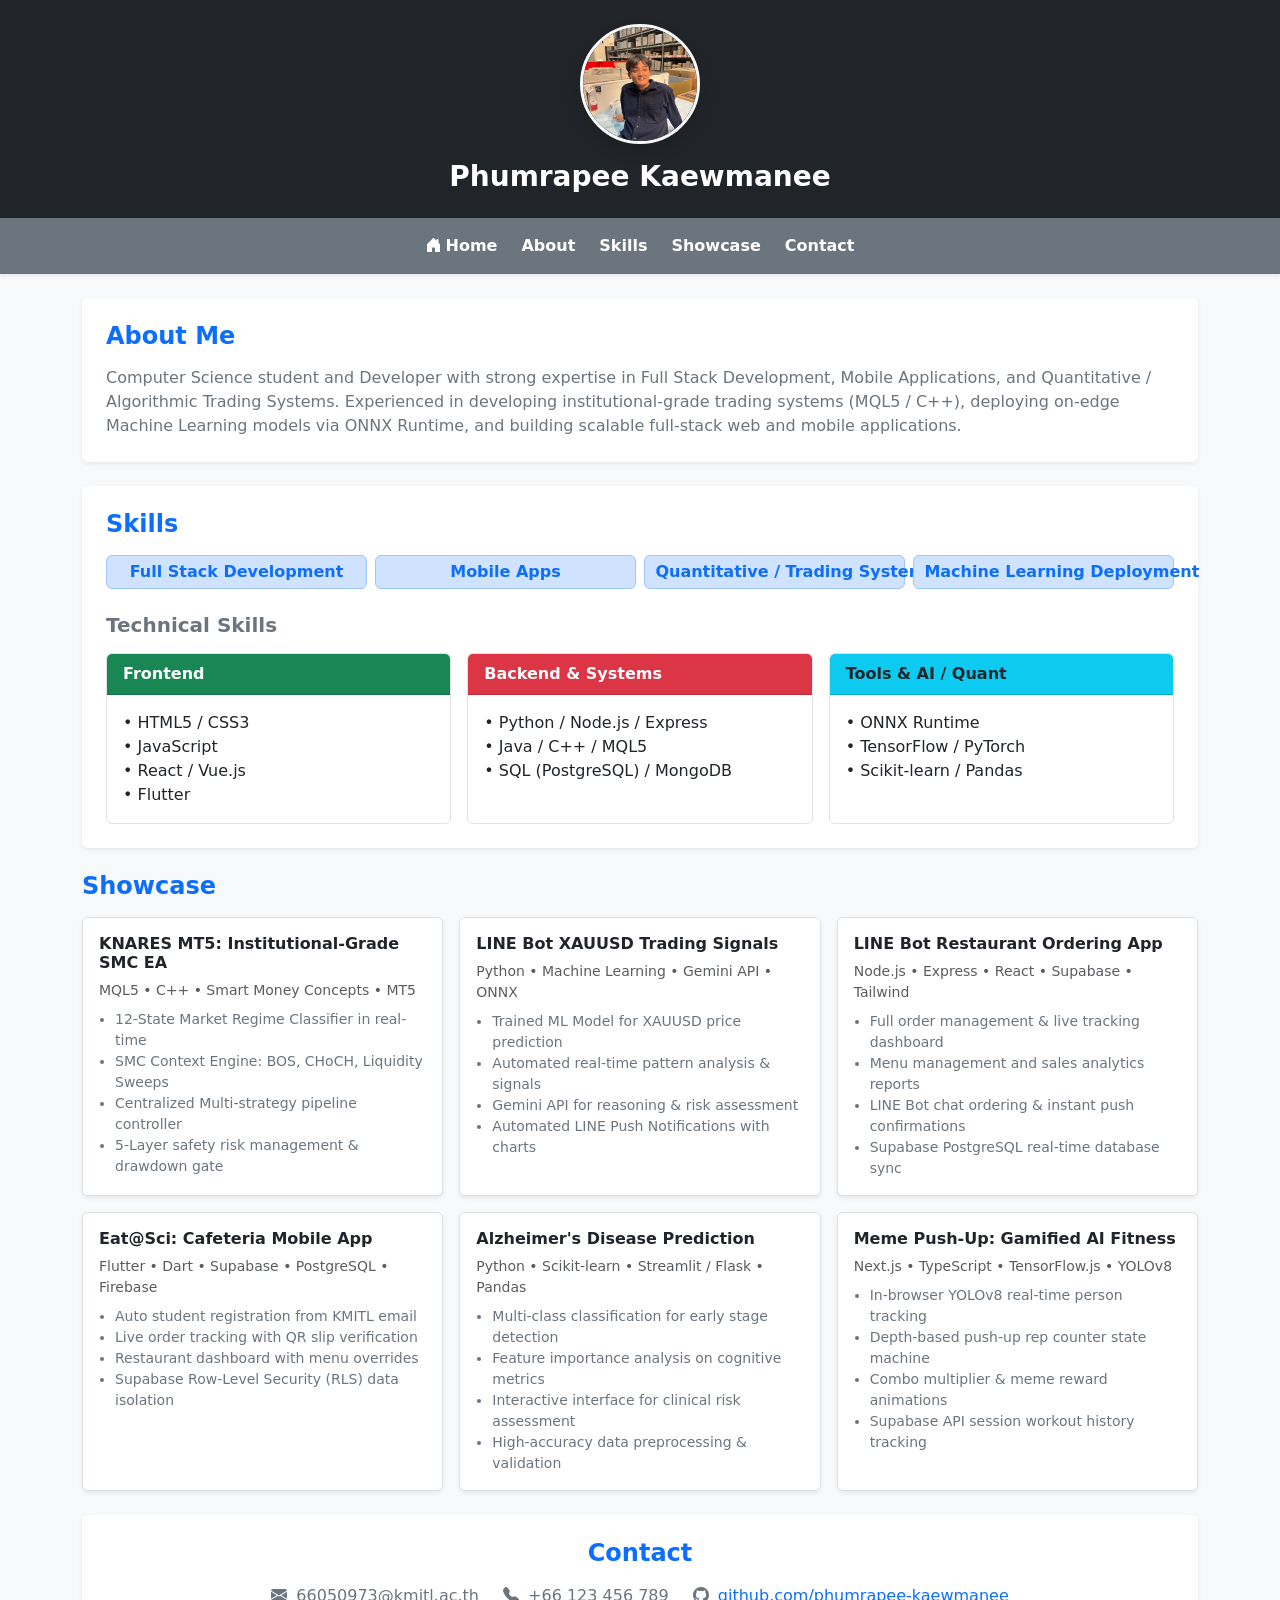
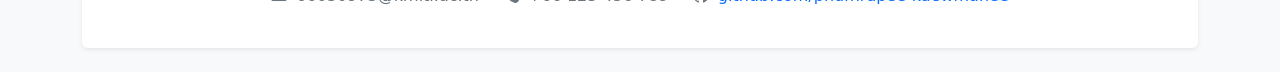
==== views/cv_pkaewman.html @ faf693bb "feat: initial rush project structure" ====
<!DOCTYPE html>
<html lang="en">
<head>
    <meta charset="UTF-8">
    <meta name="viewport" content="width=device-width, initial-scale=1.0">
    <title>CV - Phumrapee Kaewmanee</title>
    <link href="https://cdn.jsdelivr.net/npm/bootstrap@5.3.3/dist/css/bootstrap.min.css" rel="stylesheet">
    <link href="https://cdn.jsdelivr.net/npm/bootstrap-icons@1.11.3/font/bootstrap-icons.css" rel="stylesheet">
</head>
<body class="bg-light">
    <header class="bg-dark text-white text-center py-4">
        <div class="container">
            <img src="../images/pkaewman.JPG" alt="Phumrapee Kaewmanee" class="rounded-circle mb-3 border border-3 border-light shadow" width="120" height="120" style="object-fit: cover;">
            <h1 class="h3 fw-bold mb-0">Phumrapee Kaewmanee</h1>
        </div>
    </header>
    <nav class="navbar navbar-expand navbar-dark bg-secondary sticky-top shadow-sm">
        <div class="container justify-content-center">
            <ul class="navbar-nav gap-2">
                <li class="nav-item">
                    <a class="nav-link text-white fw-semibold" href="../index.html"><i class="bi bi-house-door-fill me-1"></i>Home</a>
                </li>
                <li class="nav-item">
                    <a class="nav-link text-white fw-semibold" href="#about">About</a>
                </li>
                <li class="nav-item">
                    <a class="nav-link text-white fw-semibold" href="#skills">Skills</a>
                </li>
                <li class="nav-item">
                    <a class="nav-link text-white fw-semibold" href="#showcase">Showcase</a>
                </li>
                <li class="nav-item">
                    <a class="nav-link text-white fw-semibold" href="#contact">Contact</a>
                </li>
            </ul>
        </div>
    </nav>
    <div class="container py-4">
        <section id="about" class="card shadow-sm border-0 mb-4 p-4">
            <h2 class="h4 fw-bold text-primary mb-3">About Me</h2>
            <p class="text-secondary mb-0">
                Computer Science student and Developer with strong expertise in Full Stack Development, Mobile Applications, and Quantitative / Algorithmic Trading Systems. Experienced in developing institutional-grade trading systems (MQL5 / C++), deploying on-edge Machine Learning models via ONNX Runtime, and building scalable full-stack web and mobile applications.
            </p>
        </section>
        <section id="skills" class="card shadow-sm border-0 mb-4 p-4">
            <h2 class="h4 fw-bold text-primary mb-3">Skills</h2>
            <div class="row row-cols-2 row-cols-md-4 g-2 mb-4">
                <div class="col"><span class="badge bg-primary-subtle text-primary border border-primary-subtle w-100 py-2 fs-6">Full Stack Development</span></div>
                <div class="col"><span class="badge bg-primary-subtle text-primary border border-primary-subtle w-100 py-2 fs-6">Mobile Apps</span></div>
                <div class="col"><span class="badge bg-primary-subtle text-primary border border-primary-subtle w-100 py-2 fs-6">Quantitative / Trading Systems</span></div>
                <div class="col"><span class="badge bg-primary-subtle text-primary border border-primary-subtle w-100 py-2 fs-6">Machine Learning Deployment</span></div>
            </div>
            <h3 class="h5 fw-bold text-secondary mb-3">Technical Skills</h3>
            <div class="row g-3">
                <div class="col-md-4">
                    <div class="card h-100 border">
                        <div class="card-header bg-success text-white fw-bold">Frontend</div>
                        <div class="card-body">
                            <ul class="list-unstyled mb-0">
                                <li>• HTML5 / CSS3</li>
                                <li>• JavaScript</li>
                                <li>• React / Vue.js</li>
                                <li>• Flutter</li>
                            </ul>
                        </div>
                    </div>
                </div>
                <div class="col-md-4">
                    <div class="card h-100 border">
                        <div class="card-header bg-danger text-white fw-bold">Backend & Systems</div>
                        <div class="card-body">
                            <ul class="list-unstyled mb-0">
                                <li>• Python / Node.js / Express</li>
                                <li>• Java / C++ / MQL5</li>
                                <li>• SQL (PostgreSQL) / MongoDB</li>
                            </ul>
                        </div>
                    </div>
                </div>
                <div class="col-md-4">
                    <div class="card h-100 border">
                        <div class="card-header bg-info text-dark fw-bold">Tools & AI / Quant</div>
                        <div class="card-body">
                            <ul class="list-unstyled mb-0">
                                <li>• ONNX Runtime</li>
                                <li>• TensorFlow / PyTorch</li>
                                <li>• Scikit-learn / Pandas</li>
                            </ul>
                        </div>
                    </div>
                </div>
            </div>
        </section>
        <section id="showcase" class="mb-4">
            <h2 class="h4 fw-bold text-primary mb-3">Showcase</h2>
            <div class="row row-cols-1 row-cols-md-2 row-cols-lg-3 g-3">
                <div class="col">
                    <div class="card h-100 shadow-sm border">
                        <div class="card-body">
                            <h3 class="h6 fw-bold">KNARES MT5: Institutional-Grade SMC EA</h3>
                            <p class="small text-muted mb-2">MQL5 • C++ • Smart Money Concepts • MT5</p>
                            <ul class="small ps-3 mb-0 text-secondary">
                                <li>12-State Market Regime Classifier in real-time</li>
                                <li>SMC Context Engine: BOS, CHoCH, Liquidity Sweeps</li>
                                <li>Centralized Multi-strategy pipeline controller</li>
                                <li>5-Layer safety risk management & drawdown gate</li>
                            </ul>
                        </div>
                    </div>
                </div>
                <div class="col">
                    <div class="card h-100 shadow-sm border">
                        <div class="card-body">
                            <h3 class="h6 fw-bold">LINE Bot XAUUSD Trading Signals</h3>
                            <p class="small text-muted mb-2">Python • Machine Learning • Gemini API • ONNX</p>
                            <ul class="small ps-3 mb-0 text-secondary">
                                <li>Trained ML Model for XAUUSD price prediction</li>
                                <li>Automated real-time pattern analysis & signals</li>
                                <li>Gemini API for reasoning & risk assessment</li>
                                <li>Automated LINE Push Notifications with charts</li>
                            </ul>
                        </div>
                    </div>
                </div>
                <div class="col">
                    <div class="card h-100 shadow-sm border">
                        <div class="card-body">
                            <h3 class="h6 fw-bold">LINE Bot Restaurant Ordering App</h3>
                            <p class="small text-muted mb-2">Node.js • Express • React • Supabase • Tailwind</p>
                            <ul class="small ps-3 mb-0 text-secondary">
                                <li>Full order management & live tracking dashboard</li>
                                <li>Menu management and sales analytics reports</li>
                                <li>LINE Bot chat ordering & instant push confirmations</li>
                                <li>Supabase PostgreSQL real-time database sync</li>
                            </ul>
                        </div>
                    </div>
                </div>
                <div class="col">
                    <div class="card h-100 shadow-sm border">
                        <div class="card-body">
                            <h3 class="h6 fw-bold">Eat@Sci: Cafeteria Mobile App</h3>
                            <p class="small text-muted mb-2">Flutter • Dart • Supabase • PostgreSQL • Firebase</p>
                            <ul class="small ps-3 mb-0 text-secondary">
                                <li>Auto student registration from KMITL email</li>
                                <li>Live order tracking with QR slip verification</li>
                                <li>Restaurant dashboard with menu overrides</li>
                                <li>Supabase Row-Level Security (RLS) data isolation</li>
                            </ul>
                        </div>
                    </div>
                </div>
                <div class="col">
                    <div class="card h-100 shadow-sm border">
                        <div class="card-body">
                            <h3 class="h6 fw-bold">Alzheimer's Disease Prediction</h3>
                            <p class="small text-muted mb-2">Python • Scikit-learn • Streamlit / Flask • Pandas</p>
                            <ul class="small ps-3 mb-0 text-secondary">
                                <li>Multi-class classification for early stage detection</li>
                                <li>Feature importance analysis on cognitive metrics</li>
                                <li>Interactive interface for clinical risk assessment</li>
                                <li>High-accuracy data preprocessing & validation</li>
                            </ul>
                        </div>
                    </div>
                </div>
                <div class="col">
                    <div class="card h-100 shadow-sm border">
                        <div class="card-body">
                            <h3 class="h6 fw-bold">Meme Push-Up: Gamified AI Fitness</h3>
                            <p class="small text-muted mb-2">Next.js • TypeScript • TensorFlow.js • YOLOv8</p>
                            <ul class="small ps-3 mb-0 text-secondary">
                                <li>In-browser YOLOv8 real-time person tracking</li>
                                <li>Depth-based push-up rep counter state machine</li>
                                <li>Combo multiplier & meme reward animations</li>
                                <li>Supabase API session workout history tracking</li>
                            </ul>
                        </div>
                    </div>
                </div>
            </div>
        </section>
        <section id="contact" class="card shadow-sm border-0 p-4 text-center">
            <h2 class="h4 fw-bold text-primary mb-3">Contact</h2>
            <div class="d-flex flex-column flex-sm-row justify-content-center gap-4 text-secondary mb-3">
                <div><i class="bi bi-envelope-fill me-1"></i> 66050973@kmitl.ac.th</div>
                <div><i class="bi bi-telephone-fill me-1"></i> +66 123 456 789</div>
                <div><i class="bi bi-github me-1"></i> <a href="https://github.com/phumrapee47" target="_blank" class="text-decoration-none">github.com/phumrapee-kaewmanee</a></div>
            </div>
        </section>
    </div>
    <script src="https://cdn.jsdelivr.net/npm/bootstrap@5.3.3/dist/js/bootstrap.bundle.min.js"></script>
</body>
</html>
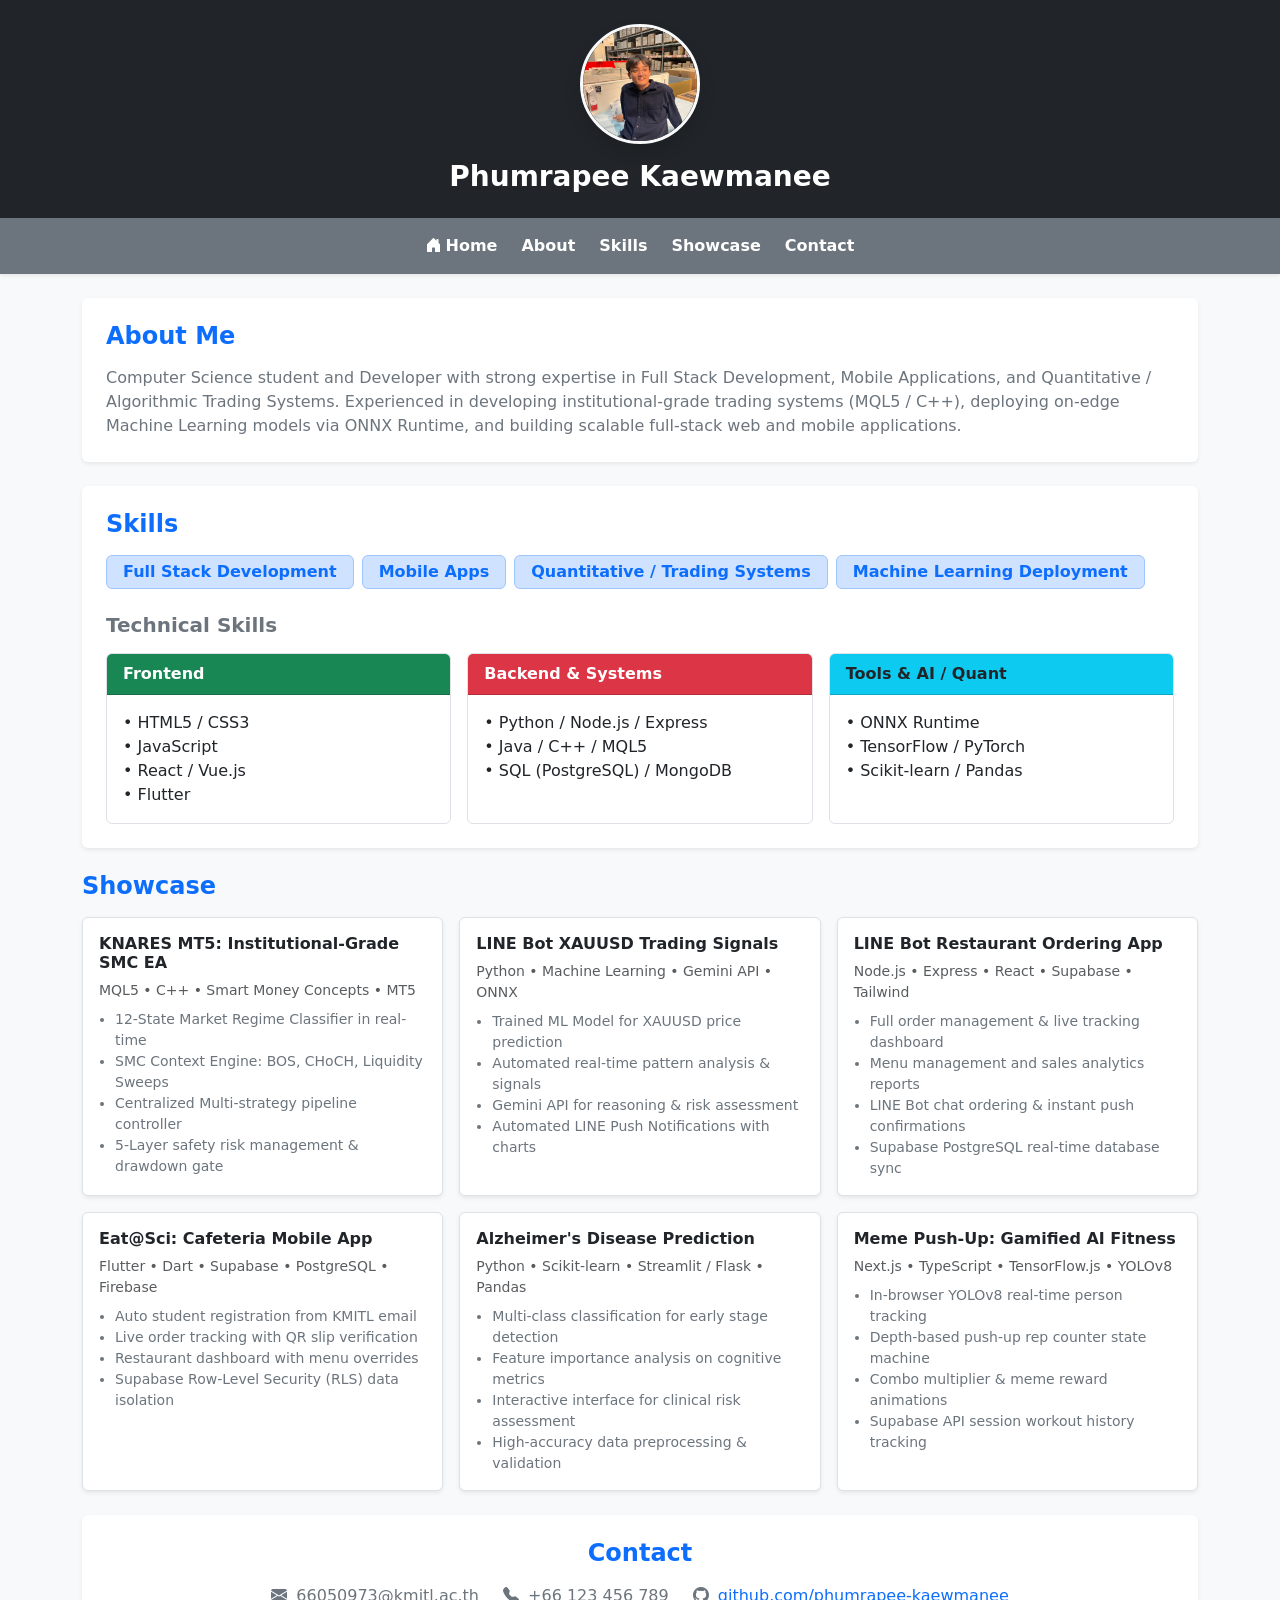
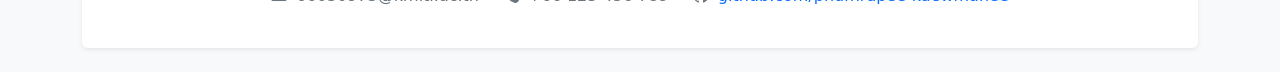
==== commit 7fbb65be: "final : rush project" ====
--- a/views/cv_pkaewman.html
+++ b/views/cv_pkaewman.html
@@ -44,11 +44,11 @@
         </section>
         <section id="skills" class="card shadow-sm border-0 mb-4 p-4">
             <h2 class="h4 fw-bold text-primary mb-3">Skills</h2>
-            <div class="row row-cols-2 row-cols-md-4 g-2 mb-4">
-                <div class="col"><span class="badge bg-primary-subtle text-primary border border-primary-subtle w-100 py-2 fs-6">Full Stack Development</span></div>
-                <div class="col"><span class="badge bg-primary-subtle text-primary border border-primary-subtle w-100 py-2 fs-6">Mobile Apps</span></div>
-                <div class="col"><span class="badge bg-primary-subtle text-primary border border-primary-subtle w-100 py-2 fs-6">Quantitative / Trading Systems</span></div>
-                <div class="col"><span class="badge bg-primary-subtle text-primary border border-primary-subtle w-100 py-2 fs-6">Machine Learning Deployment</span></div>
+            <div class="d-flex flex-wrap gap-2 mb-4">
+                <span class="badge bg-primary-subtle text-primary border border-primary-subtle py-2 px-3 fs-6 text-wrap">Full Stack Development</span>
+                <span class="badge bg-primary-subtle text-primary border border-primary-subtle py-2 px-3 fs-6 text-wrap">Mobile Apps</span>
+                <span class="badge bg-primary-subtle text-primary border border-primary-subtle py-2 px-3 fs-6 text-wrap">Quantitative / Trading Systems</span>
+                <span class="badge bg-primary-subtle text-primary border border-primary-subtle py-2 px-3 fs-6 text-wrap">Machine Learning Deployment</span>
             </div>
             <h3 class="h5 fw-bold text-secondary mb-3">Technical Skills</h3>
             <div class="row g-3">
